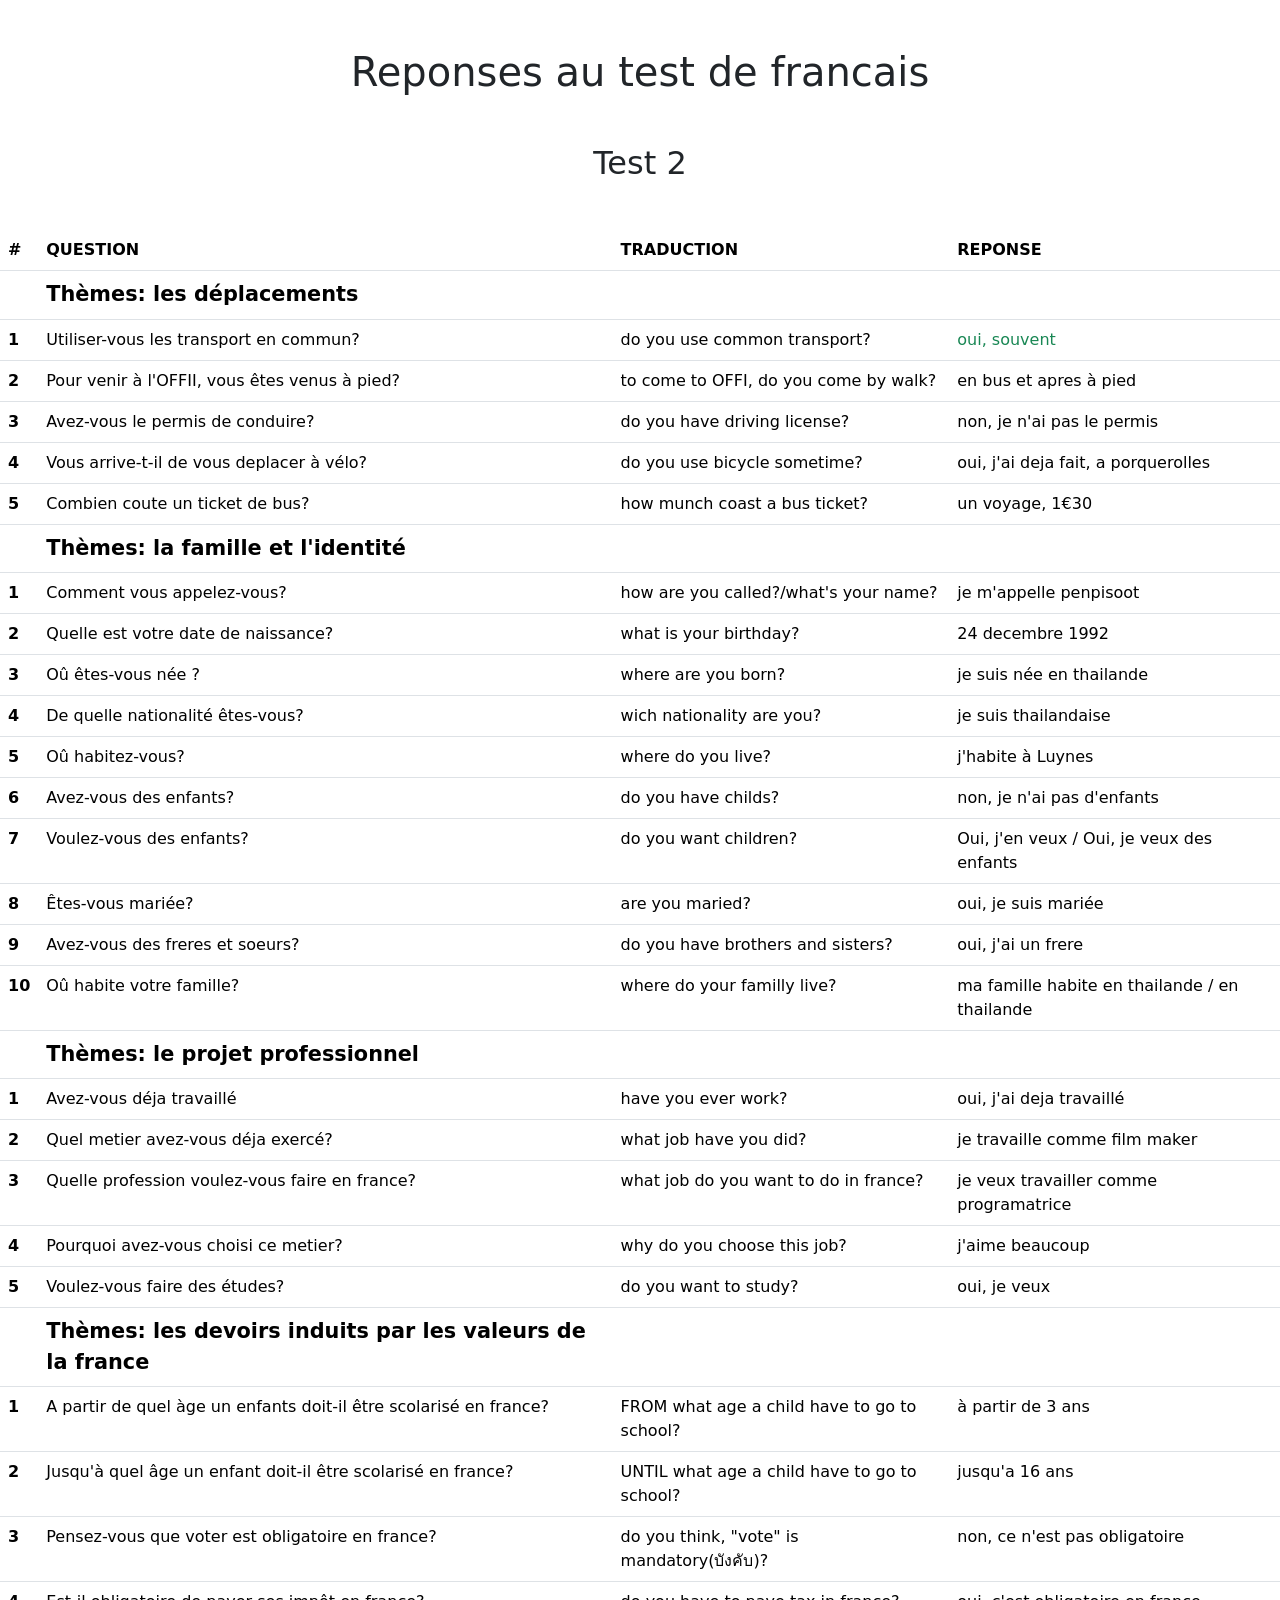
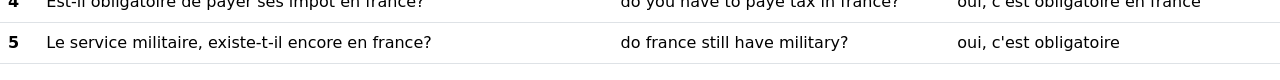
==== index.html @ c7c06692 "modif nom de fichier" ====
<!DOCTYPE html>
<html lang="en">
<head>
    <meta charset="UTF-8">
    <meta http-equiv="X-UA-Compatible" content="IE=edge">
    <meta name="viewport" content="width=device-width, initial-scale=1.0">
    <link href="https://cdn.jsdelivr.net/npm/bootstrap@5.0.0-beta3/dist/css/bootstrap.min.css" rel="stylesheet" integrity="sha384-eOJMYsd53ii+scO/bJGFsiCZc+5NDVN2yr8+0RDqr0Ql0h+rP48ckxlpbzKgwra6" crossorigin="anonymous">
    <link rel="stylesheet" href="style.css">
    <title>Entrainement test de francais</title>
</head>
<body>
    <h1>Reponses au test de francais</h1>

    <h2>Test 2</h2>

    <table class="table">
        <thead>
          <tr>
            <th scope="col">#</th>
            <th scope="col">QUESTION</th>
            <th scope="col">TRADUCTION</th>
            <th scope="col">REPONSE </th>           
          </tr>
        </thead>
        <tbody>
         <tr>
            <th scope="row"></th>
            <td class="titre">Thèmes: les déplacements</td>
            <td></td>
            <td></td>
            </tr>
          <tr>
            <th scope="row">1</th>
            <td>Utiliser-vous les transport en commun?</td>
            <td>do you use common transport?</td>
            <td class="text-success">oui, souvent</td>            
          </tr>
          <tr>
            <th scope="row">2</th>
            <td>Pour venir à l'OFFII, vous êtes venus à pied?</td>
            <td>to come to OFFI, do you come by walk?</td>
            <td class="reponse">en bus et apres à pied</td>
          </tr>
          <tr>
            <th scope="row">3</th>
            <td>Avez-vous le permis de conduire?</td>
            <td>do you have driving license?</td>
            <td class="reponse">non, je n'ai pas le permis</td>
          </tr>
          <tr>
            <th scope="row">4</th>
            <td>Vous arrive-t-il de vous deplacer à vélo?</td>
            <td>do you use bicycle sometime?</td>
            <td class="reponse">oui, j'ai deja fait, a porquerolles</td>
          </tr>
          <tr>
            <th scope="row">5</th>
            <td>Combien coute un ticket de bus?</td>
            <td>how munch coast a bus ticket?</td>
            <td class="reponse">un voyage, 1€30</td>
          </tr>
          <tr>
            <th scope="row"></th>
            <td class="titre">Thèmes: la famille et l'identité</td>
            <td></td>
            <td></td>
          </tr>
          <tr>
            <th scope="row">1</th>
            <td>Comment vous appelez-vous?</td>
            <td>how are you called?/what's your name?</td>
            <td class="reponse">je m'appelle penpisoot</td>
          </tr>
          <tr>
            <th scope="row">2</th>
            <td>Quelle est votre date de naissance?</td>
            <td>what is your birthday?</td>
            <td class="reponse">24 decembre 1992</td>
          </tr>
          <tr>
            <th scope="row">3</th>
            <td>Oû êtes-vous née ?</td>
            <td>where are you born?</td>
            <td class="reponse">je suis née en thailande</td>
          </tr>
          <tr>
            <th scope="row">4</th>
            <td>De quelle nationalité êtes-vous?</td>
            <td>wich nationality are you?</td>
            <td class="reponse">je suis thailandaise</td>
          </tr>
          <tr>
            <th scope="row">5</th>
            <td>Oû habitez-vous?</td>
            <td>where do you live?</td>
            <td class="reponse">j'habite à Luynes</td>
          </tr>
          <tr>
            <th scope="row">6</th>
            <td>Avez-vous des enfants?</td>
            <td>do you have childs?</td>
            <td class="reponse">non, je n'ai pas d'enfants</td>
          </tr>
          <tr>
            <th scope="row">7</th>
            <td>Voulez-vous des enfants?</td>
            <td>do you want children?</td>
            <td class="reponse">Oui, j'en veux / Oui, je veux des enfants</td>
          </tr>
          <tr>
            <th scope="row">8</th>
            <td>Êtes-vous mariée?</td>
            <td>are you maried?</td>
            <td class="reponse">oui, je suis mariée</td>
          </tr>
          <tr>
            <th scope="row">9</th>
            <td>Avez-vous des freres et soeurs?</td>
            <td>do you have brothers and sisters?</td>
            <td class="reponse">oui, j'ai un frere</td>
          </tr>
          <tr>
            <th scope="row">10</th>
            <td>Oû habite votre famille?</td>
            <td>where do your familly live?</td>
            <td class="reponse">ma famille habite en thailande / en thailande</td>
          </tr>
          <tr>
            <th scope="row"></th>
            <td class="titre">Thèmes: le projet professionnel</td>
            <td></td>
            <td></td>
          </tr>
          <tr>
            <th scope="row">1</th>
            <td>Avez-vous déja travaillé</td>
            <td>have you ever work?</td>
            <td class="reponse">oui, j'ai deja travaillé</td>
          </tr>
          <tr>
            <th scope="row">2</th>
            <td>Quel metier avez-vous déja exercé?</td>
            <td>what job have you did?</td>
            <td class="reponse">je travaille comme film maker</td>
          </tr>
          <tr>
            <th scope="row">3</th>
            <td>Quelle profession voulez-vous faire en france?</td>
            <td>what job do you want to do in france?</td>
            <td class="reponse">je veux travailler comme programatrice</td>
          </tr>
          <tr>
            <th scope="row">4</th>
            <td>Pourquoi avez-vous choisi ce metier?</td>
            <td>why do you choose this job?</td>
            <td class="reponse">j'aime beaucoup</td>
          </tr>
          <tr>
            <th scope="row">5</th>
            <td>Voulez-vous faire des études?</td>
            <td>do you want to study?</td>
            <td class="reponse">oui, je veux</td>
          </tr>
          <tr>
            <th scope="row"></th>
            <td class="titre">Thèmes: les devoirs induits par les valeurs de la france</td>
            <td></td>
            <td></td>
          </tr>
          <tr>
            <th scope="row">1</th>
            <td>A partir de quel àge un enfants doit-il être scolarisé en france?</td>
            <td>FROM what age a child have to go to school?</td>
            <td class="reponse">à partir de 3 ans</td>
          </tr>
          <tr>
            <th scope="row">2</th>
            <td>Jusqu'à quel âge un enfant doit-il être scolarisé en france?</td>
            <td>UNTIL what age a child have to go to school?</td>
            <td class="reponse">jusqu'a 16 ans</td>
          </tr>
          <tr>
            <th scope="row">3</th>
            <td>Pensez-vous que voter est obligatoire en france?</td>
            <td>do you think, "vote" is mandatory(บังคับ)?</td>
            <td class="reponse">non, ce n'est pas obligatoire</td>
          </tr>
          <tr>
            <th scope="row">4</th>
            <td>Est-il obligatoire de payer ses impôt en france?</td>
            <td>do you have to paye tax in france?</td>
            <td class="reponse">oui, c'est obligatoire en france</td>
          </tr>
          <tr>
            <th scope="row">5</th>
            <td>Le service militaire, existe-t-il encore en france?</td>
            <td>do france still have military?</td>
            <td class="reponse">oui, c'est obligatoire</td>
          </tr>
        </tbody>
      </table>
</body>
</html>
---- style.css ----
body{
    background-color: rgb(255, 255, 255);
}
.titre{
    font-size: 1.3rem;
    font-weight:700;
}

h1, h2{
    text-align: center;
    margin: 3rem;
}
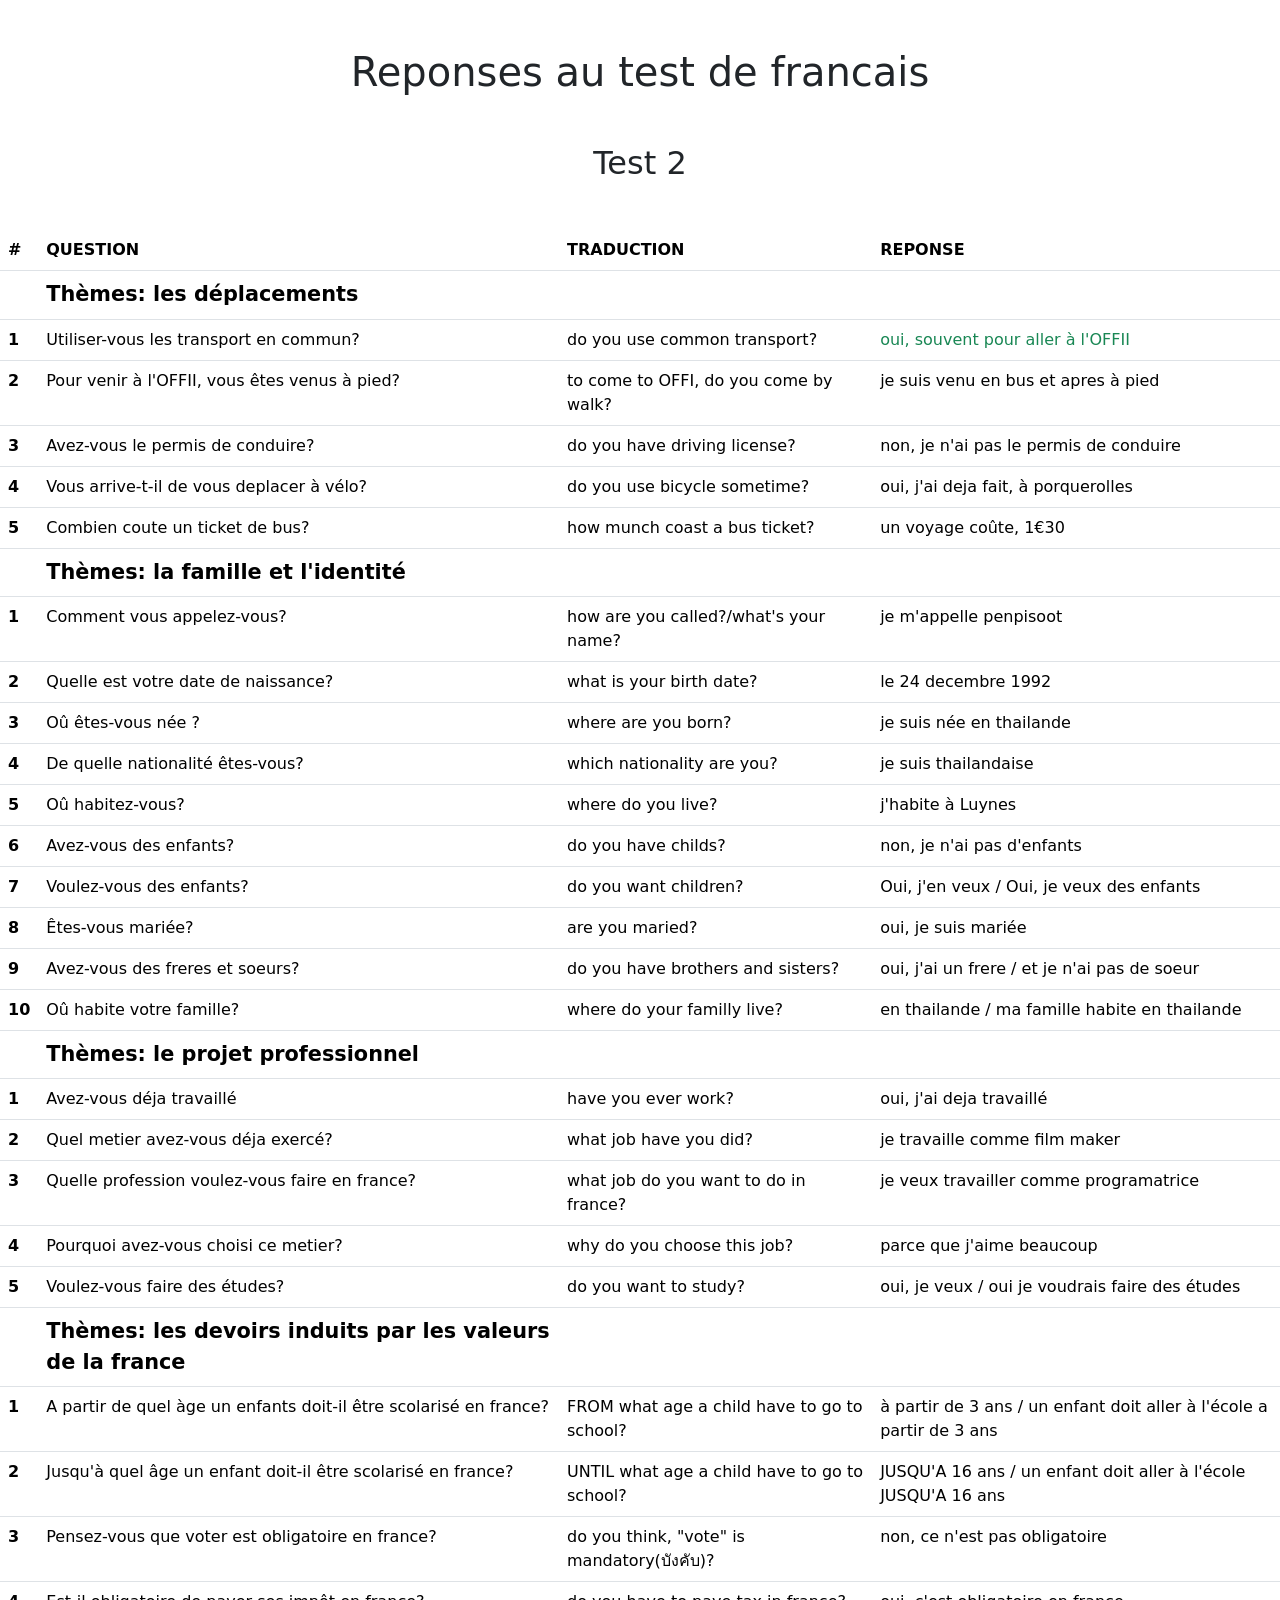
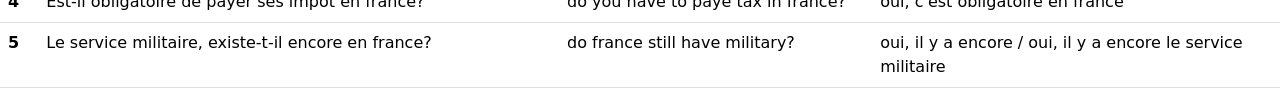
==== commit 1374b49d: "precision des reponses" ====
--- a/index.html
+++ b/index.html
@@ -33,31 +33,31 @@
             <th scope="row">1</th>
             <td>Utiliser-vous les transport en commun?</td>
             <td>do you use common transport?</td>
-            <td class="text-success">oui, souvent</td>            
+            <td class="text-success">oui, souvent pour aller à l'OFFII</td>            
           </tr>
           <tr>
             <th scope="row">2</th>
             <td>Pour venir à l'OFFII, vous êtes venus à pied?</td>
             <td>to come to OFFI, do you come by walk?</td>
-            <td class="reponse">en bus et apres à pied</td>
+            <td class="reponse">je suis venu en bus et apres à pied</td>
           </tr>
           <tr>
             <th scope="row">3</th>
             <td>Avez-vous le permis de conduire?</td>
             <td>do you have driving license?</td>
-            <td class="reponse">non, je n'ai pas le permis</td>
+            <td class="reponse">non, je n'ai pas le permis de conduire</td>
           </tr>
           <tr>
             <th scope="row">4</th>
             <td>Vous arrive-t-il de vous deplacer à vélo?</td>
             <td>do you use bicycle sometime?</td>
-            <td class="reponse">oui, j'ai deja fait, a porquerolles</td>
+            <td class="reponse">oui, j'ai deja fait, à porquerolles</td>
           </tr>
           <tr>
             <th scope="row">5</th>
             <td>Combien coute un ticket de bus?</td>
             <td>how munch coast a bus ticket?</td>
-            <td class="reponse">un voyage, 1€30</td>
+            <td class="reponse">un voyage coûte, 1€30</td>
           </tr>
           <tr>
             <th scope="row"></th>
@@ -74,8 +74,8 @@
           <tr>
             <th scope="row">2</th>
             <td>Quelle est votre date de naissance?</td>
-            <td>what is your birthday?</td>
-            <td class="reponse">24 decembre 1992</td>
+            <td>what is your birth date?</td>
+            <td class="reponse"> le 24 decembre 1992</td>
           </tr>
           <tr>
             <th scope="row">3</th>
@@ -86,7 +86,7 @@
           <tr>
             <th scope="row">4</th>
             <td>De quelle nationalité êtes-vous?</td>
-            <td>wich nationality are you?</td>
+            <td>which nationality are you?</td>
             <td class="reponse">je suis thailandaise</td>
           </tr>
           <tr>
@@ -117,13 +117,13 @@
             <th scope="row">9</th>
             <td>Avez-vous des freres et soeurs?</td>
             <td>do you have brothers and sisters?</td>
-            <td class="reponse">oui, j'ai un frere</td>
+            <td class="reponse">oui, j'ai un frere / et je n'ai pas de soeur</td>
           </tr>
           <tr>
             <th scope="row">10</th>
             <td>Oû habite votre famille?</td>
             <td>where do your familly live?</td>
-            <td class="reponse">ma famille habite en thailande / en thailande</td>
+            <td class="reponse">en thailande / ma famille habite en thailande</td>
           </tr>
           <tr>
             <th scope="row"></th>
@@ -153,13 +153,13 @@
             <th scope="row">4</th>
             <td>Pourquoi avez-vous choisi ce metier?</td>
             <td>why do you choose this job?</td>
-            <td class="reponse">j'aime beaucoup</td>
+            <td class="reponse">parce que j'aime beaucoup</td>
           </tr>
           <tr>
             <th scope="row">5</th>
             <td>Voulez-vous faire des études?</td>
             <td>do you want to study?</td>
-            <td class="reponse">oui, je veux</td>
+            <td class="reponse">oui, je veux / oui je voudrais faire des études</td>
           </tr>
           <tr>
             <th scope="row"></th>
@@ -171,13 +171,13 @@
             <th scope="row">1</th>
             <td>A partir de quel àge un enfants doit-il être scolarisé en france?</td>
             <td>FROM what age a child have to go to school?</td>
-            <td class="reponse">à partir de 3 ans</td>
+            <td class="reponse">à partir de 3 ans / un enfant doit aller à l'école a partir de 3 ans</td>
           </tr>
           <tr>
             <th scope="row">2</th>
             <td>Jusqu'à quel âge un enfant doit-il être scolarisé en france?</td>
             <td>UNTIL what age a child have to go to school?</td>
-            <td class="reponse">jusqu'a 16 ans</td>
+            <td class="reponse">JUSQU'A 16 ans / un enfant doit aller à l'école JUSQU'A 16 ans</td>
           </tr>
           <tr>
             <th scope="row">3</th>
@@ -195,7 +195,7 @@
             <th scope="row">5</th>
             <td>Le service militaire, existe-t-il encore en france?</td>
             <td>do france still have military?</td>
-            <td class="reponse">oui, c'est obligatoire</td>
+            <td class="reponse">oui, il y a encore / oui, il y a encore le service militaire</td>
           </tr>
         </tbody>
       </table>
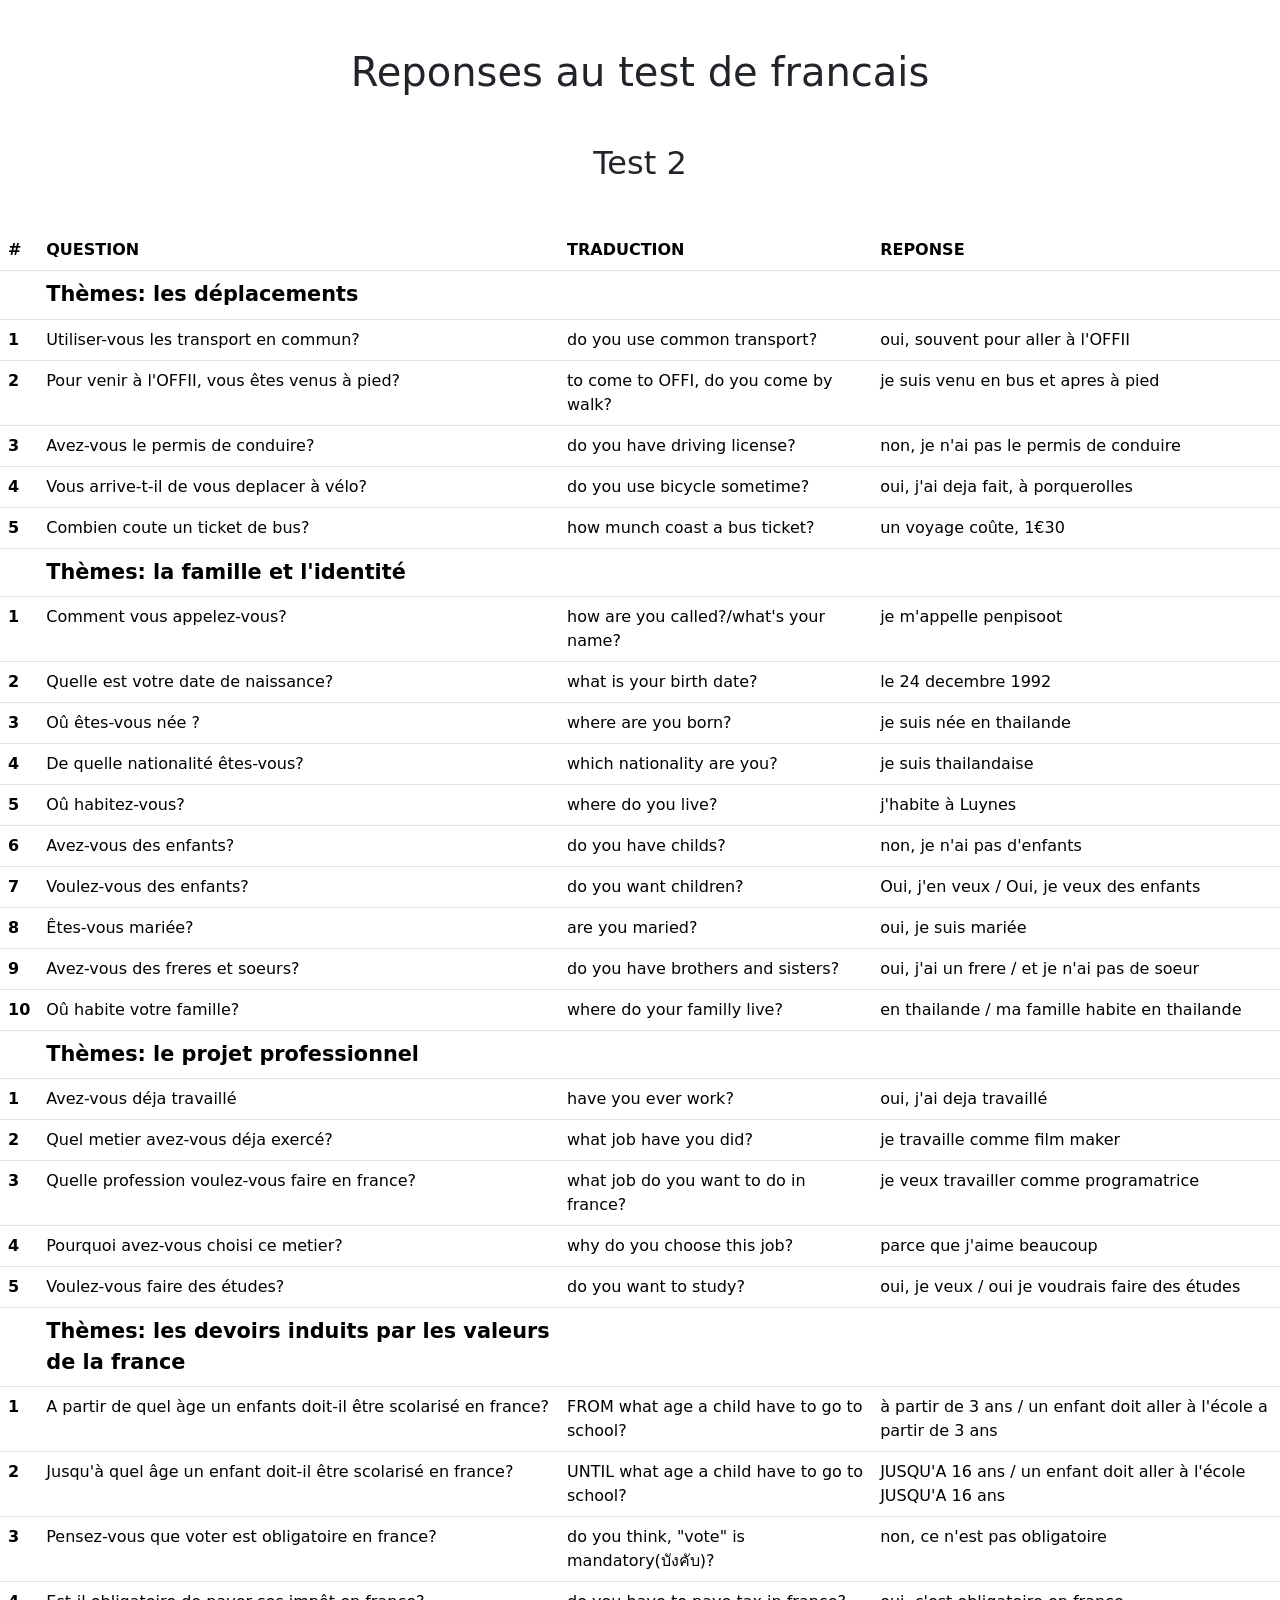
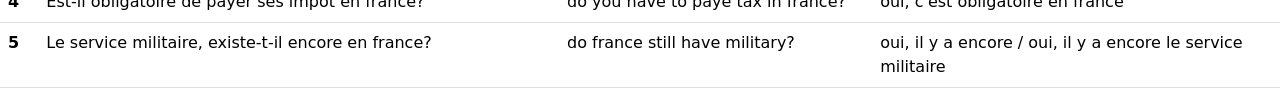
==== commit c17e177e: "precision de reponses" ====
--- a/index.html
+++ b/index.html
@@ -33,7 +33,7 @@
             <th scope="row">1</th>
             <td>Utiliser-vous les transport en commun?</td>
             <td>do you use common transport?</td>
-            <td class="text-success">oui, souvent pour aller à l'OFFII</td>            
+            <td class="reponse">oui, souvent pour aller à l'OFFII</td>            
           </tr>
           <tr>
             <th scope="row">2</th>
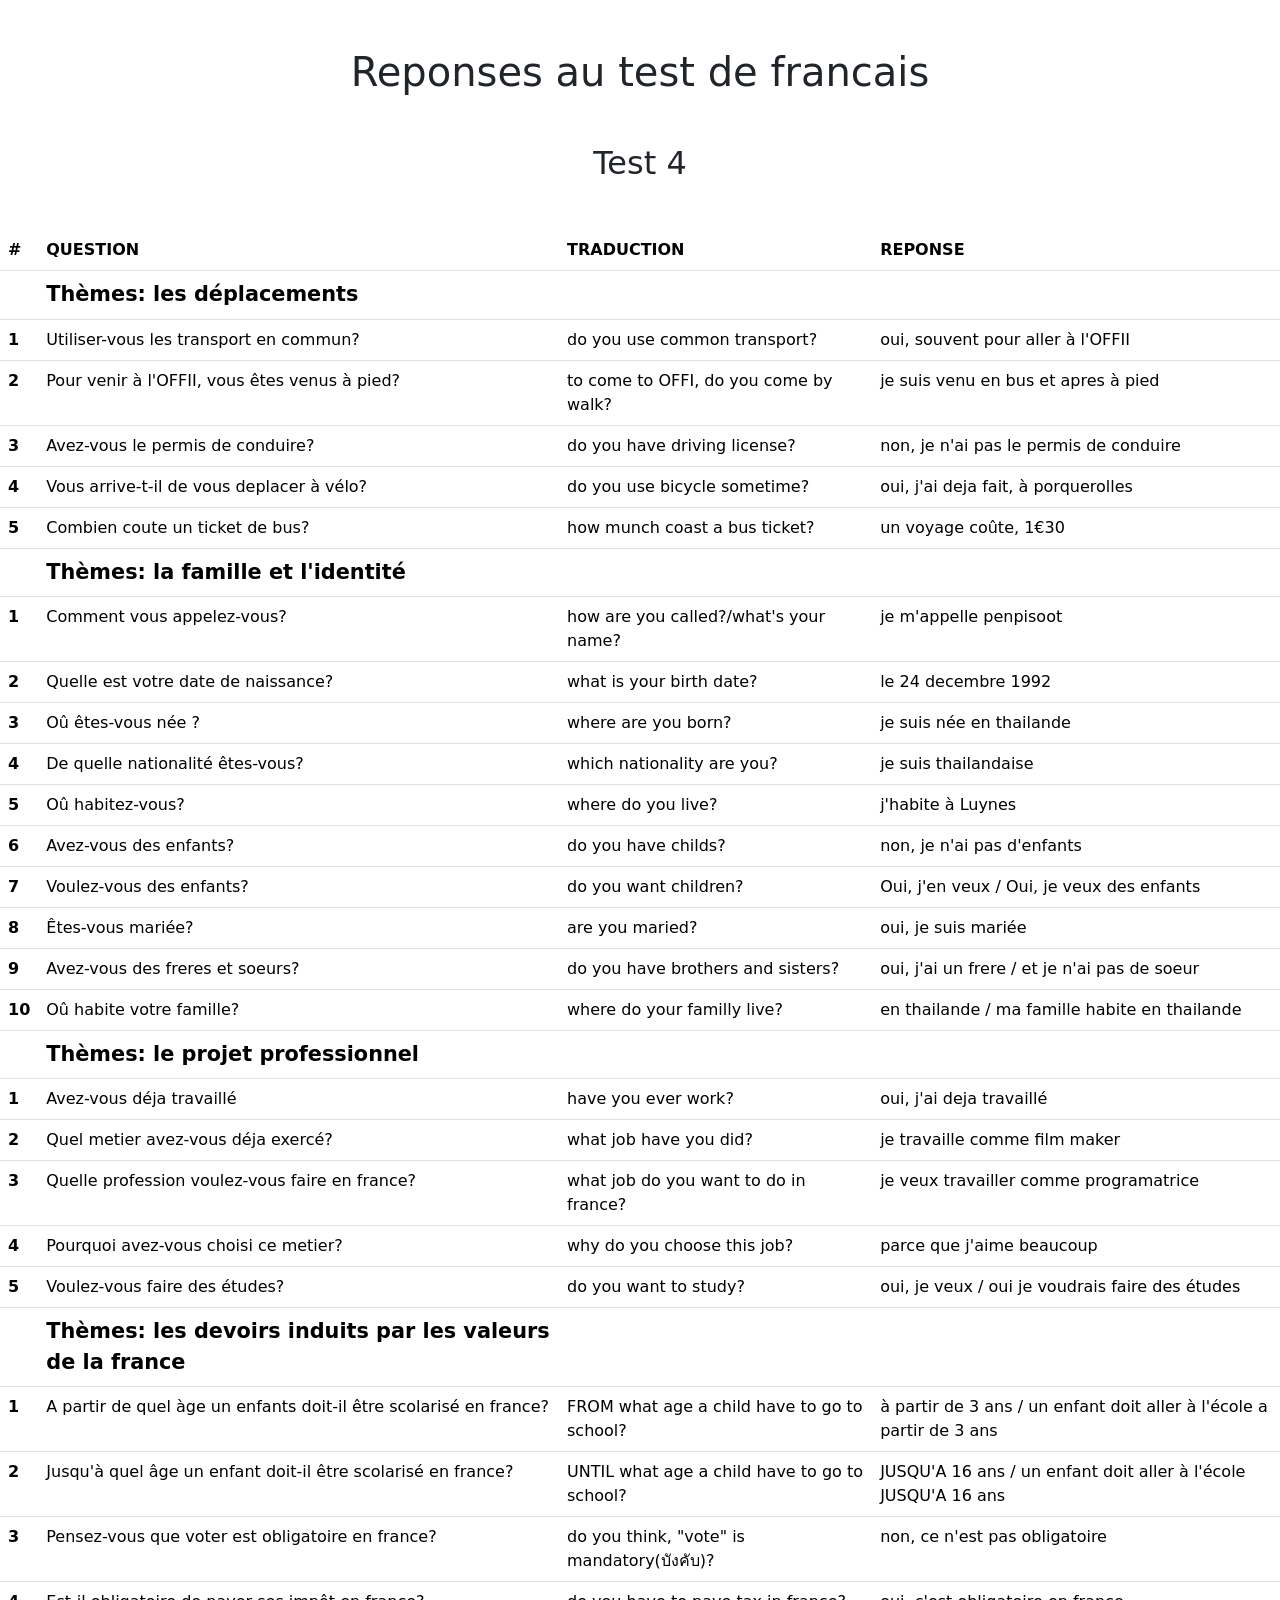
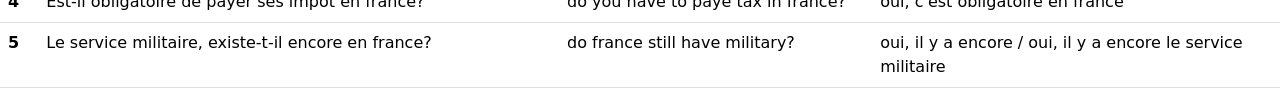
==== commit 303b6348: "modification du titre" ====
--- a/index.html
+++ b/index.html
@@ -11,7 +11,7 @@
 <body>
     <h1>Reponses au test de francais</h1>
 
-    <h2>Test 2</h2>
+    <h2>Test 4</h2>
 
     <table class="table">
         <thead>
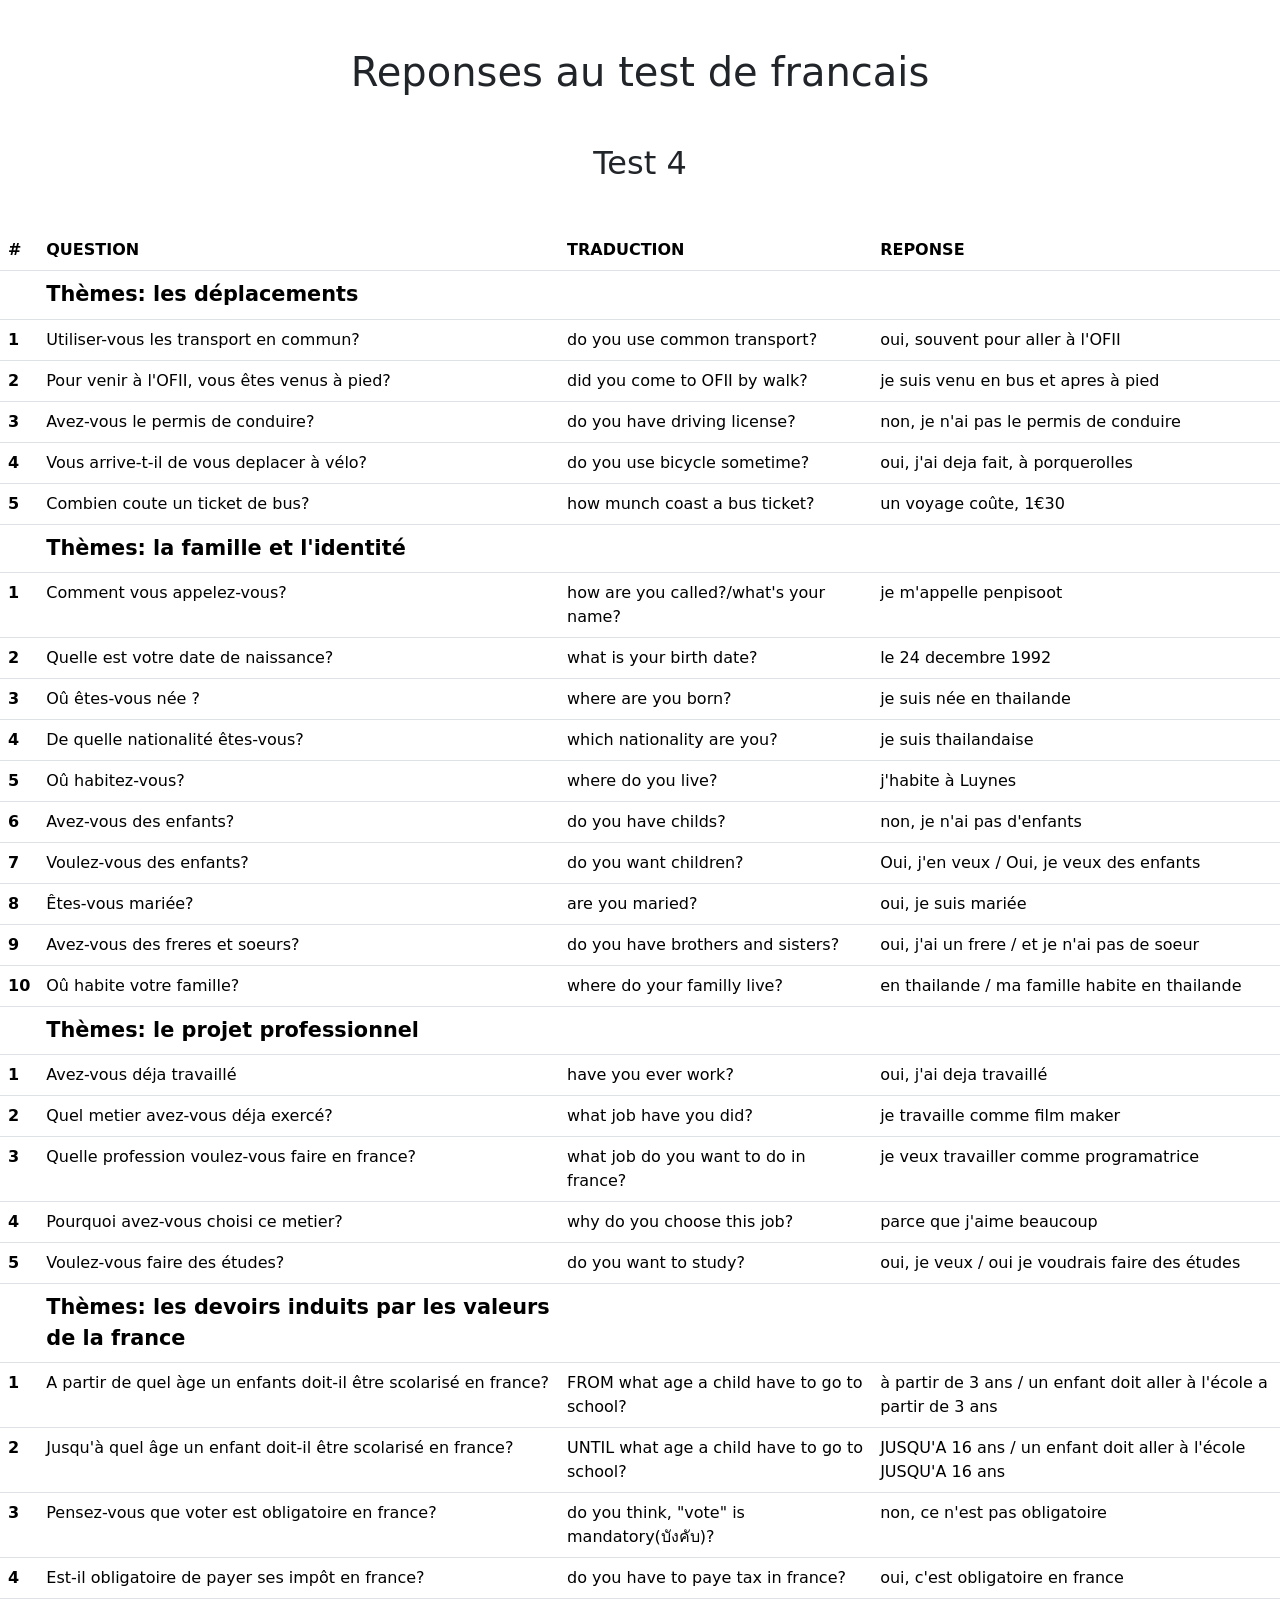
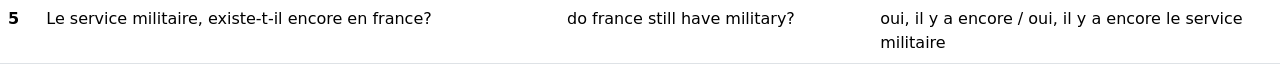
==== commit 686bd10f: "correction orthographe" ====
--- a/index.html
+++ b/index.html
@@ -33,12 +33,12 @@
             <th scope="row">1</th>
             <td>Utiliser-vous les transport en commun?</td>
             <td>do you use common transport?</td>
-            <td class="reponse">oui, souvent pour aller à l'OFFII</td>            
-          </tr>
-          <tr>
-            <th scope="row">2</th>
-            <td>Pour venir à l'OFFII, vous êtes venus à pied?</td>
-            <td>to come to OFFI, do you come by walk?</td>
+            <td class="reponse">oui, souvent pour aller à l'OFII</td>            
+          </tr>
+          <tr>
+            <th scope="row">2</th>
+            <td>Pour venir à l'OFII, vous êtes venus à pied?</td>
+            <td>did you come to OFII by walk?</td>
             <td class="reponse">je suis venu en bus et apres à pied</td>
           </tr>
           <tr>
